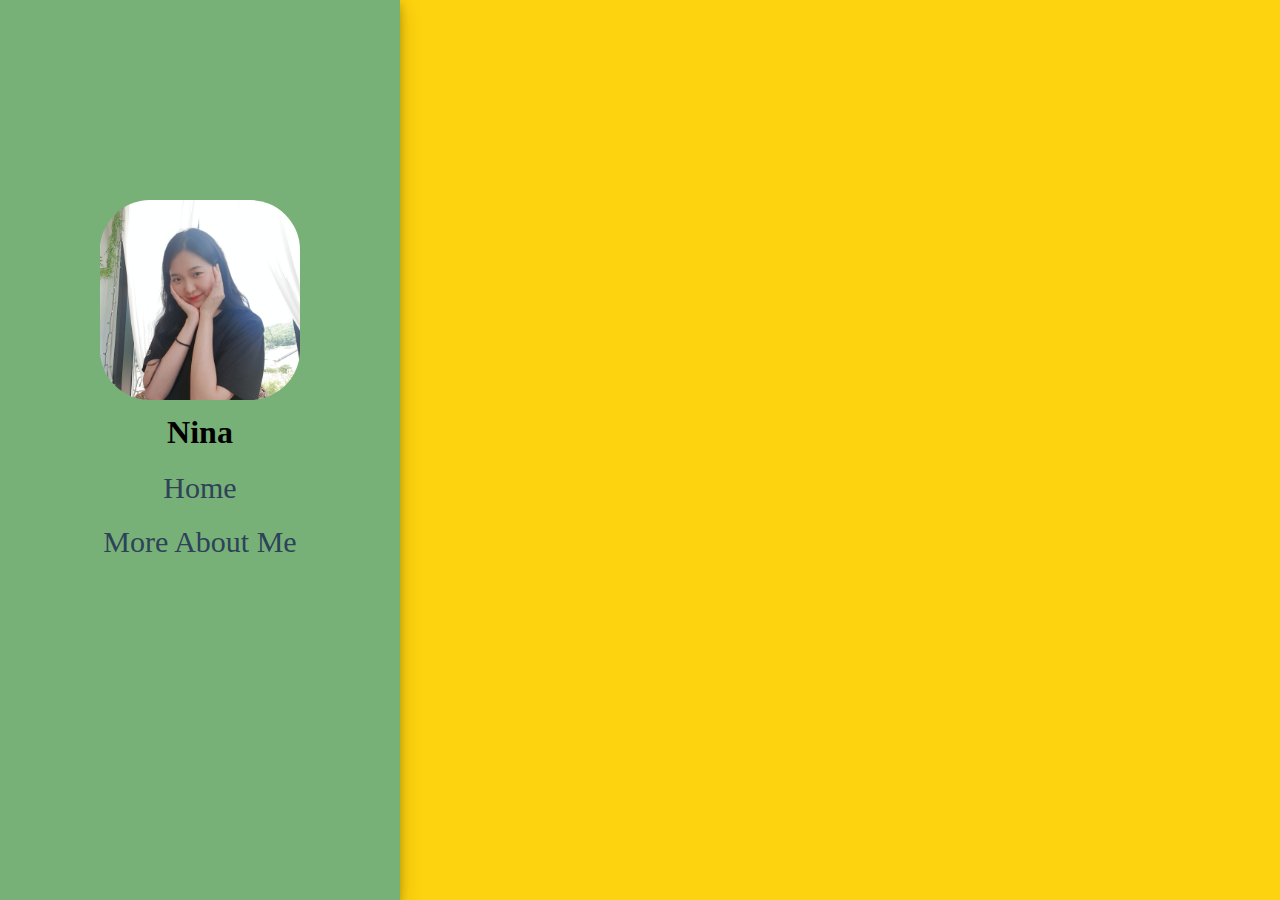
==== more.html @ a187e546 "initial commit" ====
<!DOCTYPE html>
<html lang="en">
<head>
    <meta charset="UTF-8">
    <meta name="viewport" content="width=device-width, initial-scale=1.0">
    <link rel="stylesheet" type="text/css" href="style.css">
    <title>Nina Hwang</title>
</head>
<body>
  <div class="page">
     <div class="navigation">
     <div class="nav_content">       
         <img class="profile_pic" src="img/20200721_123346_958.jpg">    

                <h1>
                 Nina
                </h1>
        
        <ul class="nav_list">
          <a href="index.html"><li class="nav_list_content">Home</li></a>
          <a href="more.html"><li lass="nav_list_content">More About Me</li></a> 
        </ul>
    </div>
    </div>
  <div class="main">
      
  </div>
</div>
</body>
</html>
---- style.css ----
* {
    margin: 0px;
    padding: 0px;
    box-sizing: border-box;
    list-style: none;
    text-decoration: none;
}

a {
    color: #2e4258;
  }
  a:visited {
    color: #2e4258;
  }
  a:hover, a:active, a:focus {
    color:#c33;
  }

.page {
    display: flex;
    position: relative;
    margin: 0px;
  }

.page .navigation {
    display: inline-block;
    z-index: 10;
    position: fixed;
    background-color: rgb(120, 177, 120);
    width: 400px;
    height: 100%;
    box-shadow: 0 4px 8px 0 rgba(0, 0, 0, 0.2), 0 6px 20px 0 rgba(0, 0, 0, 0.19);
}

.page .navigation .nav_content{
    margin: auto;
    text-align: center;
    padding: 200px 0px;
}

.profile_pic {
    width: 200px;
    border-radius: 50px;
    margin-bottom: 10px;
}

h1 {
    margin-bottom: 20px;
}

.nav_content .nav_list{
    font-size: 30px;
}

li {
    margin-bottom:20px;
}

.basic_info {
    align-content: center;
}

.page .main {
    display: inline-block;
    position:fixed;
    width: 100%;
    height:100%;
    background-color: rgb(253, 210, 14);
    padding-left: 25%;
    padding-top: 150px;
    text-align: center;
}

.info_list {
    font-size: 20px;
}

.home_pic {
    width: 300px;
    margin: 40px;
}

@media(max-width: 1000px){
    .page .navigation{
        width: 100%;
        height: 50px;
    }

    h1{
        font-size: 40px;
        margin-top: -194px;
        margin-left: 20px;
        margin-right: 100px;
    }

    .nav_content {
        display: flex;
        justify-self: center;
    }

    .nav_content .nav_list{
        margin-top: -183px;
        padding-right: 40px;
        font-size: 18px;
        display: flex;
        justify-self: center;    
    }

    .nav_list_content{
        padding-right: 50px;
    }

    .profile_pic{
        display: none;
    }

    .page .main {
        padding-left: 0%;
    }
}
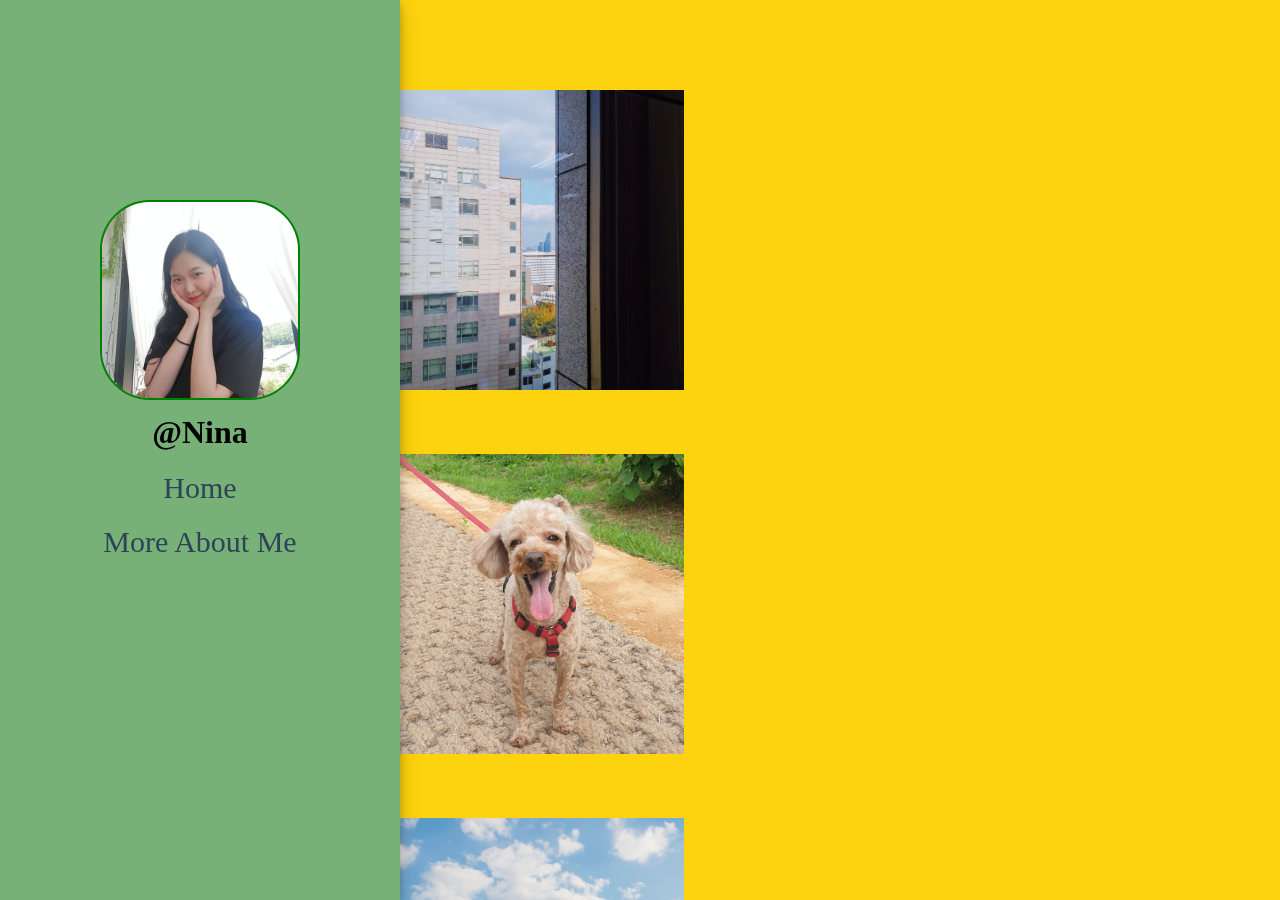
==== commit 3582a926: "page img added" ====
--- a/more.html
+++ b/more.html
@@ -3,7 +3,7 @@
 <head>
     <meta charset="UTF-8">
     <meta name="viewport" content="width=device-width, initial-scale=1.0">
-    <link rel="stylesheet" type="text/css" href="style.css">
+    <link rel="stylesheet" type="text/css" href="more.css">
     <title>Nina Hwang</title>
 </head>
 <body>
@@ -13,7 +13,7 @@
          <img class="profile_pic" src="img/20200721_123346_958.jpg">    
 
                 <h1>
-                 Nina
+                 @Nina
                 </h1>
         
         <ul class="nav_list">
@@ -23,7 +23,11 @@
     </div>
     </div>
   <div class="main">
-      
+      <div ><img class="hover_image" src="img/ba.jpg"></div>
+      <div ><img class="hover_image" src="img/cocony.jpg"></div>
+      <div ><img class="hover_image" src="img/2019-08-31 02.41.36 1.jpg"></div>
+      <div ><img class="hover_image" src="img/beer.jpg"></div>
+      <div ><img class="hover_image" src="img/coding.jpg"></div>
   </div>
 </div>
 </body>
--- a/more.css
+++ b/more.css
@@ -0,0 +1,108 @@
+* {
+    margin: 0px;
+    padding: 0px;
+    box-sizing: border-box;
+    list-style: none;
+    text-decoration: none;
+}
+
+
+a {
+    color: #2e4258;
+  }
+  a:hover, a:active, a:focus {
+    color:#c33;
+  }
+
+
+.page .navigation {
+    display: inline-block;
+    z-index: 10;
+    position: fixed;
+    background-color: rgb(120, 177, 120);
+    width: 400px;
+    height: 100%;
+    box-shadow: 0 4px 8px 0 rgba(0, 0, 0, 0.2), 0 6px 20px 0 rgba(0, 0, 0, 0.19);
+}
+
+.page .navigation .nav_content{
+    margin: auto;
+    text-align: center;
+    padding: 200px 0px;
+}
+
+.profile_pic {
+    width: 200px;
+    border-radius: 50px;
+    margin-bottom: 10px;
+    border: 2px solid green;
+}
+
+h1 {
+    margin-bottom: 20px;
+}
+
+.nav_content .nav_list{
+    font-size: 30px;
+}
+
+li {
+    margin-bottom:20px;
+}
+
+.page .main {
+    display: inline-block;
+    position:fixed;
+    width: 100%;
+    height: 100%;
+    background-color: rgb(253, 210, 14);
+    padding-left: 30%;
+    padding-top: 60px;
+    padding-bottom: 60px;
+    overflow-y: scroll;
+}
+
+.hover_image {
+    width: 300px;
+    margin: 30px 0px;
+}
+
+
+@media(max-width: 1200px){
+    .page .navigation{
+        width: 100%;
+        height: 50px;
+    }
+
+    h1{
+        font-size: 40px;
+        margin-top: -194px;
+        margin-left: 20px;
+        margin-right: 100px;
+    }
+
+    .nav_content {
+        display: flex;
+        justify-self: center;
+    }
+
+    .nav_content .nav_list{
+        margin-top: -183px;
+        padding-right: 40px;
+        font-size: 18px;
+        display: flex;
+        justify-self: center;    
+    }
+
+    .nav_list_content{
+        padding-right: 50px;
+    }
+
+    .profile_pic{
+        display: none;
+    }
+
+    .main{
+        justify-content: center;
+    }
+}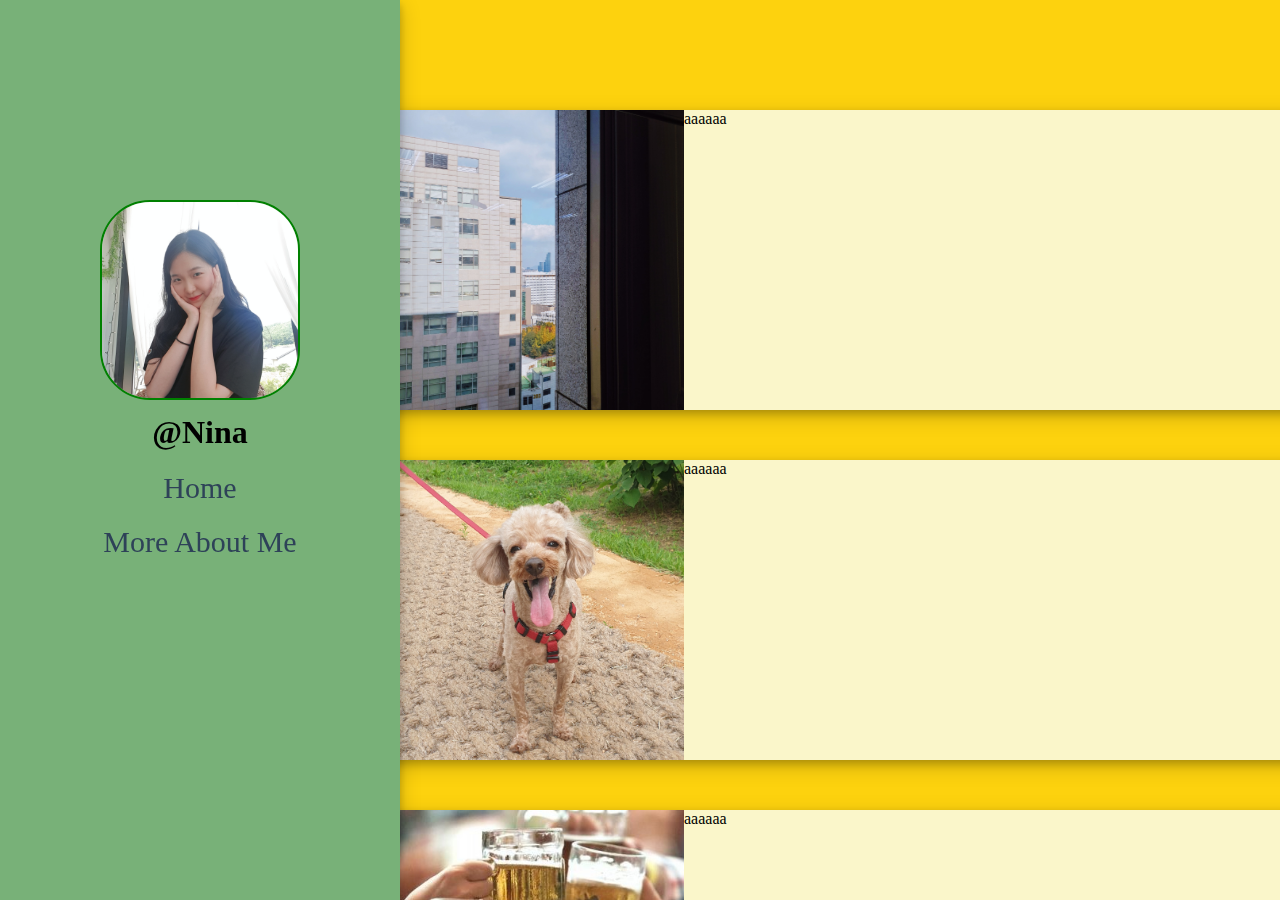
==== commit dba6f1d8: "text animation added" ====
--- a/more.html
+++ b/more.html
@@ -23,11 +23,22 @@
     </div>
     </div>
   <div class="main">
-      <div ><img class="hover_image" src="img/ba.jpg"></div>
-      <div ><img class="hover_image" src="img/cocony.jpg"></div>
-      <div ><img class="hover_image" src="img/2019-08-31 02.41.36 1.jpg"></div>
-      <div ><img class="hover_image" src="img/beer.jpg"></div>
-      <div ><img class="hover_image" src="img/coding.jpg"></div>
+      <div class="hover_box">
+      <span><img class="hover_image" src="img/ba.jpg"></span>
+      <span>aaaaaa</span>
+      </div>
+      <div class="hover_box">
+        <span><img class="hover_image" src="img/cocony.jpg"></span>
+        <span>aaaaaa</span>
+      </div>
+      <div class="hover_box">
+        <span><img class="hover_image" src="img/beer.jpg"></span>
+        <span>aaaaaa</span>
+      </div>
+      <div class="hover_box">
+        <span><img class="hover_image" src="img/coding.jpg"></span>
+        <span>aaaaaa</span>
+      </div>
   </div>
 </div>
 </body>
--- a/more.css
+++ b/more.css
@@ -64,9 +64,30 @@
 
 .hover_image {
     width: 300px;
-    margin: 30px 0px;
 }
 
+.hover_box{
+    display: flex;
+    height: 300px;
+    width: 1000px;
+    background-color: rgb(250, 246, 202);
+    margin: 50px 0px;
+    box-shadow: 0 4px 8px 0 rgba(0, 0, 0, 0.2), 0 6px 20px 0 rgba(0, 0, 0, 0.19);
+}
+
+.hover_box:hover{
+    animation-name: floating;
+    animation-duration: 1.8s;
+    animation-iteration-count: infinite;
+    animation-timing-function: ease-in-out;
+    box-shadow: 0 6px 12px 0 rgba(0, 0, 0, 0.2), 0 6px 20px 0 rgba(0, 0, 0, 0.19);
+}
+
+@keyframes floating {
+    from { transform: translate(0,  0px); }
+    65%  { transform: translate(0, -8px); }
+    to   { transform: translate(0, -0x); }    
+}
 
 @media(max-width: 1200px){
     .page .navigation{
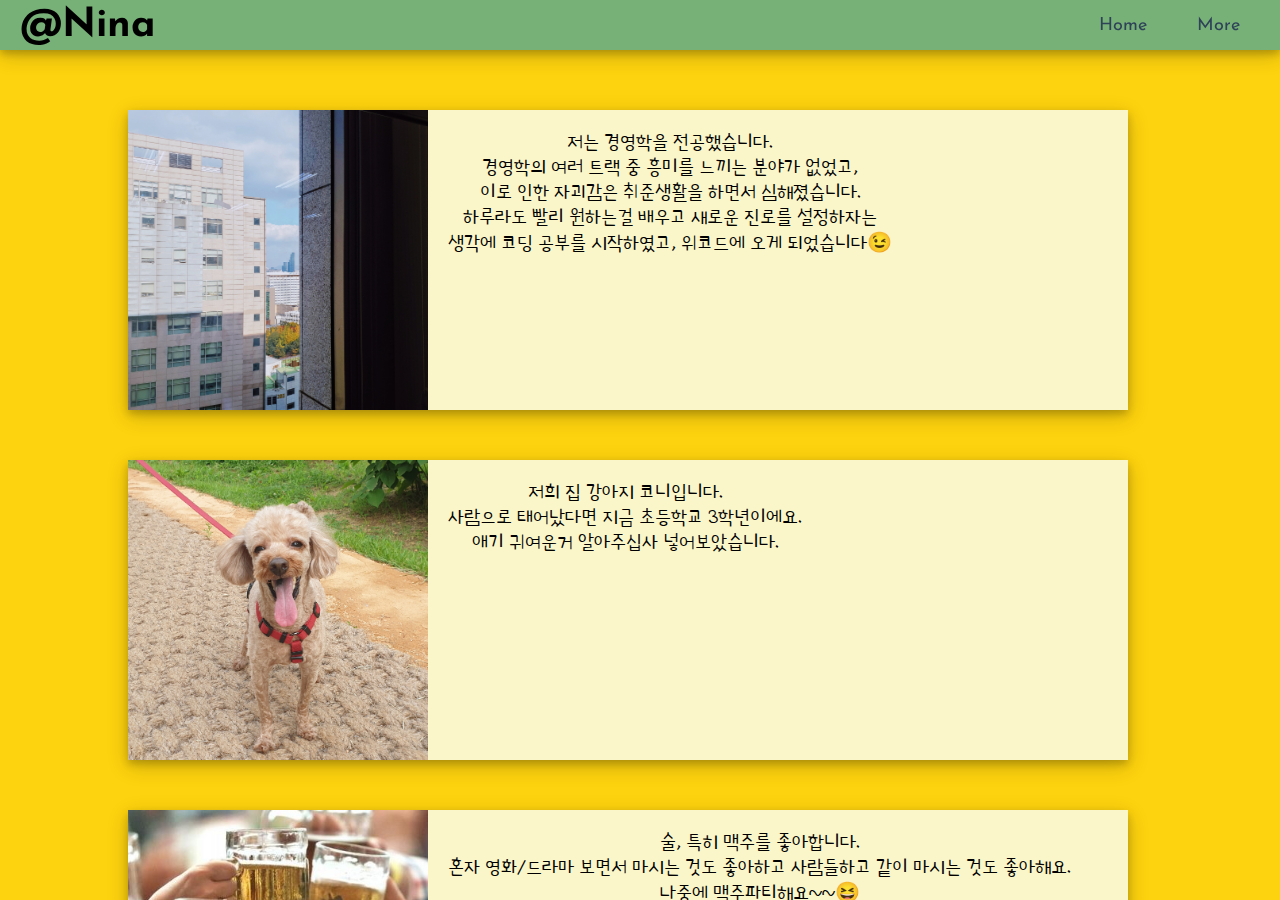
==== commit 8fac4ba3: "added hyperlinks and self introduction" ====
--- a/more.html
+++ b/more.html
@@ -4,6 +4,10 @@
     <meta charset="UTF-8">
     <meta name="viewport" content="width=device-width, initial-scale=1.0">
     <link rel="stylesheet" type="text/css" href="more.css">
+    <link
+    rel="stylesheet"
+    href="https://cdnjs.cloudflare.com/ajax/libs/font-awesome/5.8.2/css/all.min.css"
+  />
     <title>Nina Hwang</title>
 </head>
 <body>
@@ -18,27 +22,31 @@
         
         <ul class="nav_list">
           <a href="index.html"><li class="nav_list_content">Home</li></a>
-          <a href="more.html"><li lass="nav_list_content">More About Me</li></a> 
+          <a href="more.html"><li lass="nav_list_content">More</li></a> 
         </ul>
     </div>
     </div>
   <div class="main">
       <div class="hover_box">
       <span><img class="hover_image" src="img/ba.jpg"></span>
-      <span>aaaaaa</span>
+      <span class="info">저는 경영학을 전공했습니다. </br> 경영학의 여러 트랙 중 흥미를 느끼는 분야가 없었고, </br>이로 인한 자괴감은 취준생활을 하면서 심해졌습니다. </br>하루라도 빨리 원하는걸 배우고 새로운 진로를 설정하자는 </br>생각에 코딩 공부를 시작하였고, 위코드에 오게 되었습니다😉</span>
       </div>
       <div class="hover_box">
         <span><img class="hover_image" src="img/cocony.jpg"></span>
-        <span>aaaaaa</span>
+        <span class="info">저희 집 강아지 코니입니다. </br>사람으로 태어났다면 지금 초등학교 3학년이에요. </br>애기 귀여운거 알아주십사 넣어보았습니다.</span>
       </div>
       <div class="hover_box">
         <span><img class="hover_image" src="img/beer.jpg"></span>
-        <span>aaaaaa</span>
+        <span class="info">술, 특히 맥주를 좋아합니다. </br>혼자 영화/드라마 보면서 마시는 것도 좋아하고 사람들하고 같이 마시는 것도 좋아해요. </br>나중에 맥주파티해요~~😆</span>
       </div>
       <div class="hover_box">
         <span><img class="hover_image" src="img/coding.jpg"></span>
-        <span>aaaaaa</span>
+        <span class="info">아직 프론트엔드/백엔드도 결정 못한 코린이입니다👶 </br>잘부탁드려요~~💛</span>
       </div>
+      <footer id="links">
+        <span class="icon"><a href="https://www.instagram.com/hwang_ninaa/"><i class="fab fa-instagram fa-3x"></i></a></span>
+        <span class="icon"><a href="https://velog.io/@hwangninaa"><i class="fas fa-blog fa-3x"></i></a></span>
+      </footer>
   </div>
 </div>
 </body>
--- a/more.css
+++ b/more.css
@@ -1,3 +1,6 @@
+@import url('https://fonts.googleapis.com/css2?family=Poor+Story&display=swap');
+@import url('https://fonts.googleapis.com/css2?family=Josefin+Sans:wght@200;400;600&display=swap');
+
 * {
     margin: 0px;
     padding: 0px;
@@ -23,6 +26,7 @@
     width: 400px;
     height: 100%;
     box-shadow: 0 4px 8px 0 rgba(0, 0, 0, 0.2), 0 6px 20px 0 rgba(0, 0, 0, 0.19);
+    font-family: 'Josefin Sans', sans-serif;
 }
 
 .page .navigation .nav_content{
@@ -30,6 +34,7 @@
     text-align: center;
     padding: 200px 0px;
 }
+
 
 .profile_pic {
     width: 200px;
@@ -62,6 +67,16 @@
     overflow-y: scroll;
 }
 
+.page .main #links{
+    text-align: right;
+    margin-right: 50px;
+    margin-top: 50px;
+}
+
+.icon{
+    margin: 20px;
+}
+
 .hover_image {
     width: 300px;
 }
@@ -73,6 +88,12 @@
     background-color: rgb(250, 246, 202);
     margin: 50px 0px;
     box-shadow: 0 4px 8px 0 rgba(0, 0, 0, 0.2), 0 6px 20px 0 rgba(0, 0, 0, 0.19);
+    font-size: 25px;
+    font-family: 'Poor Story', cursive;
+}
+
+.info{
+    margin: 30px;
 }
 
 .hover_box:hover{
@@ -89,7 +110,7 @@
     to   { transform: translate(0, -0x); }    
 }
 
-@media(max-width: 1200px){
+@media(max-width: 1400px){
     .page .navigation{
         width: 100%;
         height: 50px;
@@ -104,7 +125,7 @@
 
     .nav_content {
         display: flex;
-        justify-self: center;
+        justify-content: space-between;  
     }
 
     .nav_content .nav_list{
@@ -123,7 +144,54 @@
         display: none;
     }
 
-    .main{
-        justify-content: center;
+    .page .main{
+        text-align: center;
+        padding-left : 10%;
+    }
+
+    .hover_image {
+        width: 300px;
+    }
+    
+    .hover_box{
+        display: flex;
+        height: 300px;
+        width: 1000px;
+        background-color: rgb(250, 246, 202);
+        margin: 50px 0px;
+        box-shadow: 0 4px 8px 0 rgba(0, 0, 0, 0.2), 0 6px 20px 0 rgba(0, 0, 0, 0.19);
+        font-size: 20px;
+    }
+
+    .info{
+        margin: 20px;
+    }
+}
+
+@media(max-width: 1200px){
+    .hover_image {
+        width: 200px;
+    }
+    
+    .hover_box{
+        height: 200px;
+        width: 600px;
+        font-size: 15px;
+    }
+}
+
+@media(max-width: 700px){
+    .hover_image {
+        width: 120px;
+    }
+    
+    .hover_box{
+        height: 120px;
+        width: 360px;
+        font-size: 10px;
+    }
+
+    .info{
+        margin: 12px;
     }
 }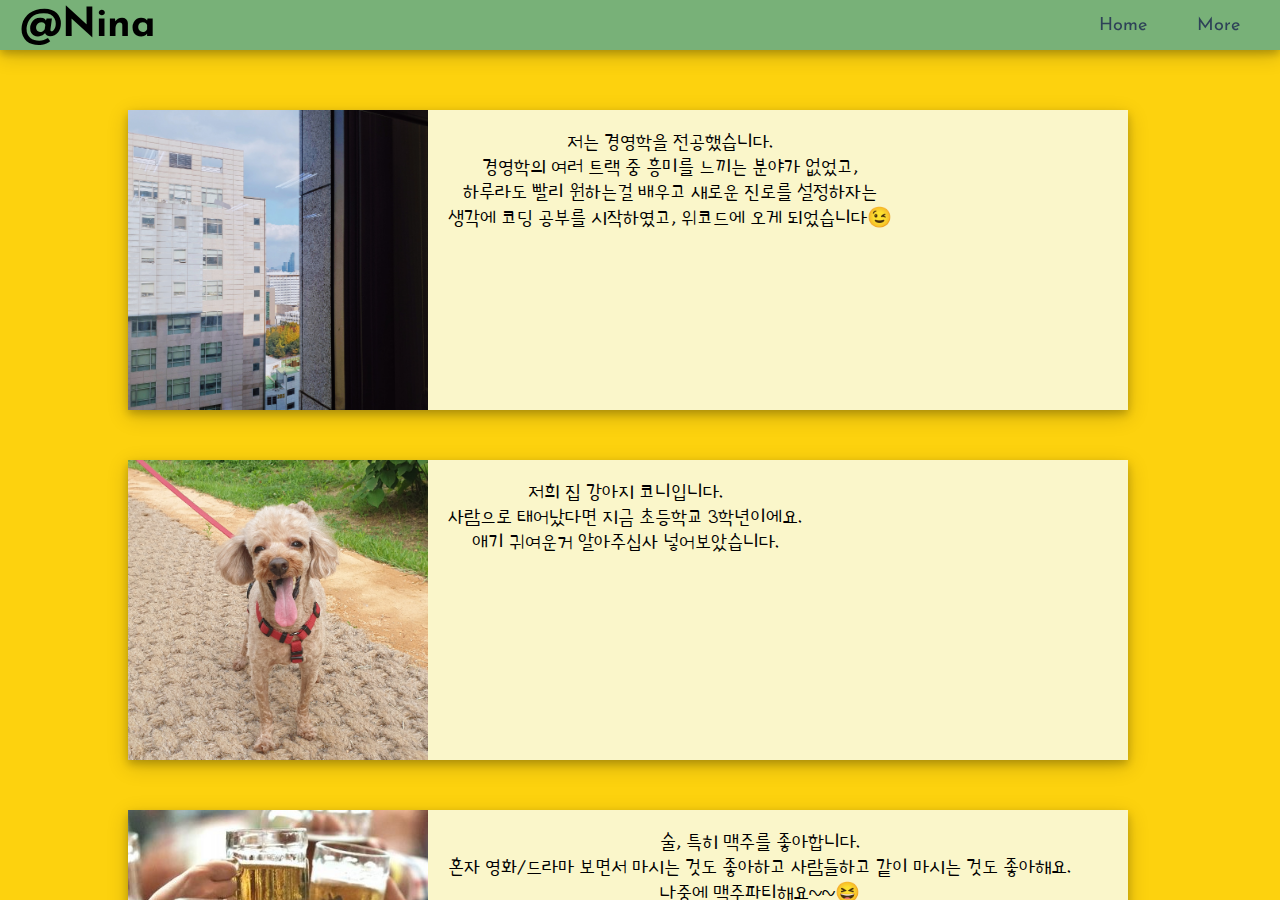
==== commit 572c52f0: "added scroll bar" ====
--- a/more.html
+++ b/more.html
@@ -29,7 +29,7 @@
   <div class="main">
       <div class="hover_box">
       <span><img class="hover_image" src="img/ba.jpg"></span>
-      <span class="info">저는 경영학을 전공했습니다. </br> 경영학의 여러 트랙 중 흥미를 느끼는 분야가 없었고, </br>이로 인한 자괴감은 취준생활을 하면서 심해졌습니다. </br>하루라도 빨리 원하는걸 배우고 새로운 진로를 설정하자는 </br>생각에 코딩 공부를 시작하였고, 위코드에 오게 되었습니다😉</span>
+      <span class="info">저는 경영학을 전공했습니다. </br> 경영학의 여러 트랙 중 흥미를 느끼는 분야가 없었고, </br>하루라도 빨리 원하는걸 배우고 새로운 진로를 설정하자는 </br>생각에 코딩 공부를 시작하였고, 위코드에 오게 되었습니다😉</span>
       </div>
       <div class="hover_box">
         <span><img class="hover_image" src="img/cocony.jpg"></span>
--- a/more.css
+++ b/more.css
@@ -147,6 +147,7 @@
     .page .main{
         text-align: center;
         padding-left : 10%;
+        text-align: center;
     }
 
     .hover_image {
@@ -161,10 +162,16 @@
         margin: 50px 0px;
         box-shadow: 0 4px 8px 0 rgba(0, 0, 0, 0.2), 0 6px 20px 0 rgba(0, 0, 0, 0.19);
         font-size: 20px;
+        text-align: center;
     }
 
     .info{
         margin: 20px;
+    }
+
+    .page .main #links{
+        text-align: center;
+        margin-top: 50px;
     }
 }
 
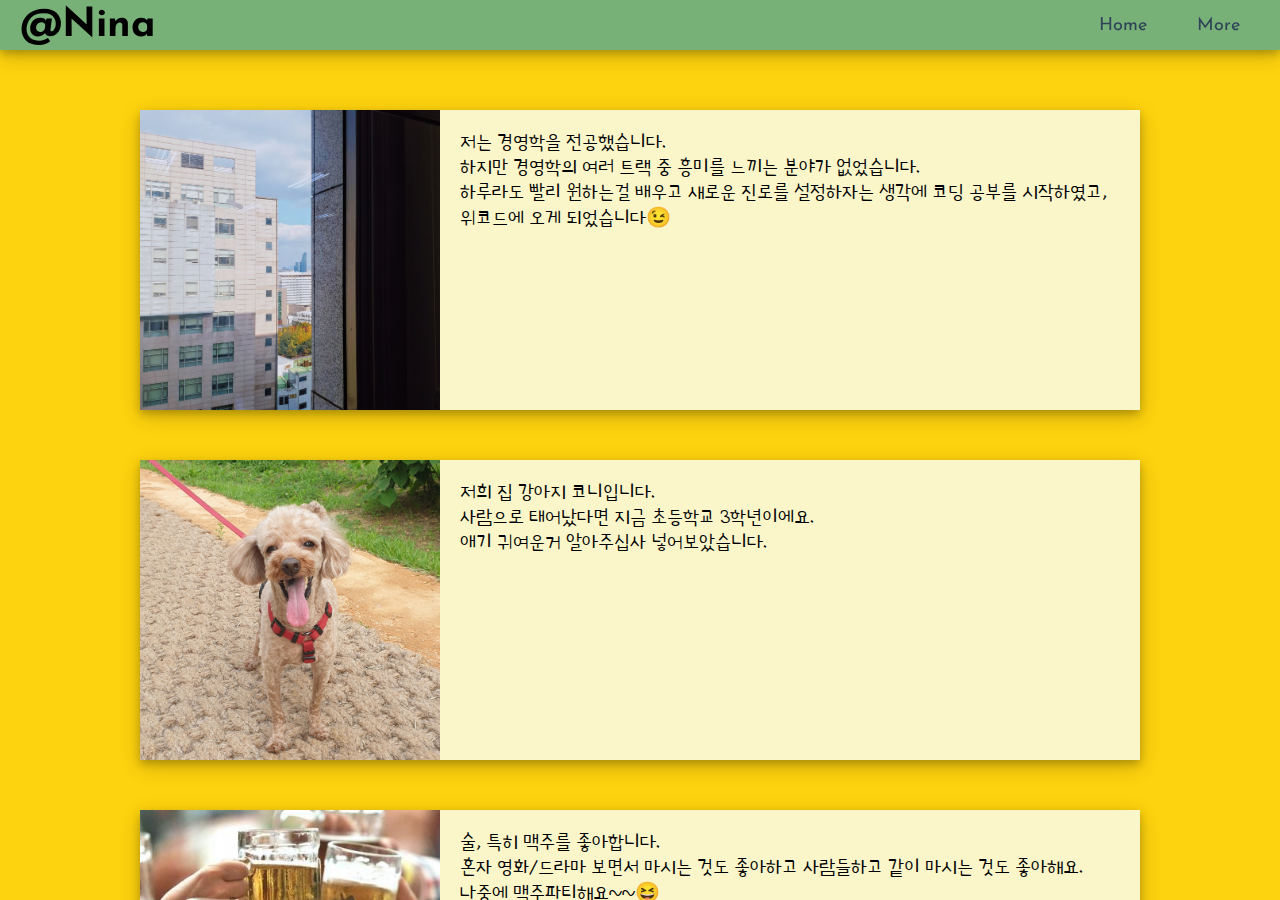
==== commit 33828a69: "media query" ====
--- a/more.html
+++ b/more.html
@@ -29,7 +29,7 @@
   <div class="main">
       <div class="hover_box">
       <span><img class="hover_image" src="img/ba.jpg"></span>
-      <span class="info">저는 경영학을 전공했습니다. </br> 경영학의 여러 트랙 중 흥미를 느끼는 분야가 없었고, </br>하루라도 빨리 원하는걸 배우고 새로운 진로를 설정하자는 </br>생각에 코딩 공부를 시작하였고, 위코드에 오게 되었습니다😉</span>
+      <span class="info">저는 경영학을 전공했습니다.</br>하지만 경영학의 여러 트랙 중 흥미를 느끼는 분야가 없었습니다.</br>하루라도 빨리 원하는걸 배우고 새로운 진로를 설정하자는 생각에 코딩 공부를 시작하였고, 위코드에 오게 되었습니다😉</span>
       </div>
       <div class="hover_box">
         <span><img class="hover_image" src="img/cocony.jpg"></span>
--- a/more.css
+++ b/more.css
@@ -61,7 +61,7 @@
     width: 100%;
     height: 100%;
     background-color: rgb(253, 210, 14);
-    padding-left: 30%;
+    padding-left: 400px;
     padding-top: 60px;
     padding-bottom: 60px;
     overflow-y: scroll;
@@ -86,7 +86,8 @@
     height: 300px;
     width: 1000px;
     background-color: rgb(250, 246, 202);
-    margin: 50px 0px;
+    margin: 0 auto;
+    margin-top: 50px;
     box-shadow: 0 4px 8px 0 rgba(0, 0, 0, 0.2), 0 6px 20px 0 rgba(0, 0, 0, 0.19);
     font-size: 25px;
     font-family: 'Poor Story', cursive;
@@ -114,6 +115,7 @@
     .page .navigation{
         width: 100%;
         height: 50px;
+        padding-bottom: 0px;
     }
 
     h1{
@@ -125,7 +127,8 @@
 
     .nav_content {
         display: flex;
-        justify-content: space-between;  
+        justify-content: space-between; 
+        padding-bottom: 0px;
     }
 
     .nav_content .nav_list{
@@ -145,9 +148,7 @@
     }
 
     .page .main{
-        text-align: center;
-        padding-left : 10%;
-        text-align: center;
+       padding-left: 0px;
     }
 
     .hover_image {
@@ -159,10 +160,10 @@
         height: 300px;
         width: 1000px;
         background-color: rgb(250, 246, 202);
-        margin: 50px 0px;
+        margin: 0 auto;
+        margin-top: 50px;
         box-shadow: 0 4px 8px 0 rgba(0, 0, 0, 0.2), 0 6px 20px 0 rgba(0, 0, 0, 0.19);
         font-size: 20px;
-        text-align: center;
     }
 
     .info{
